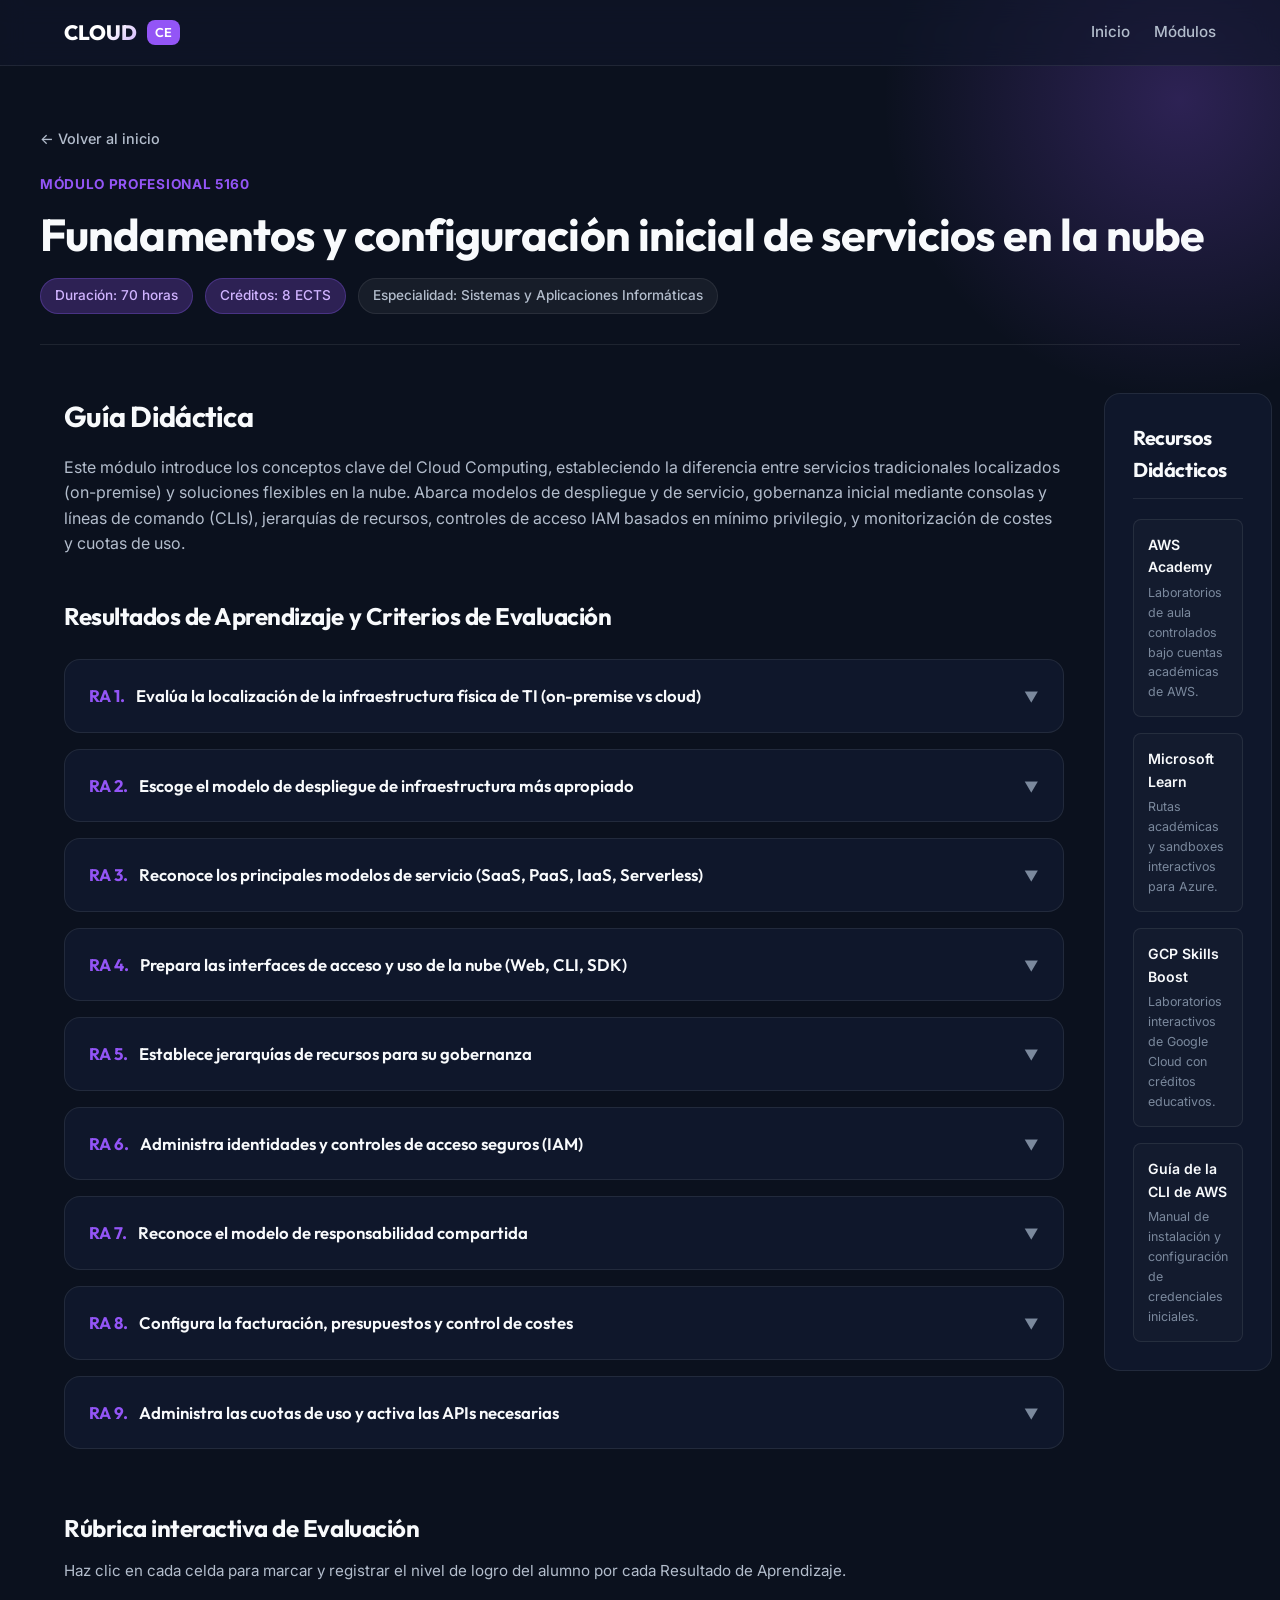
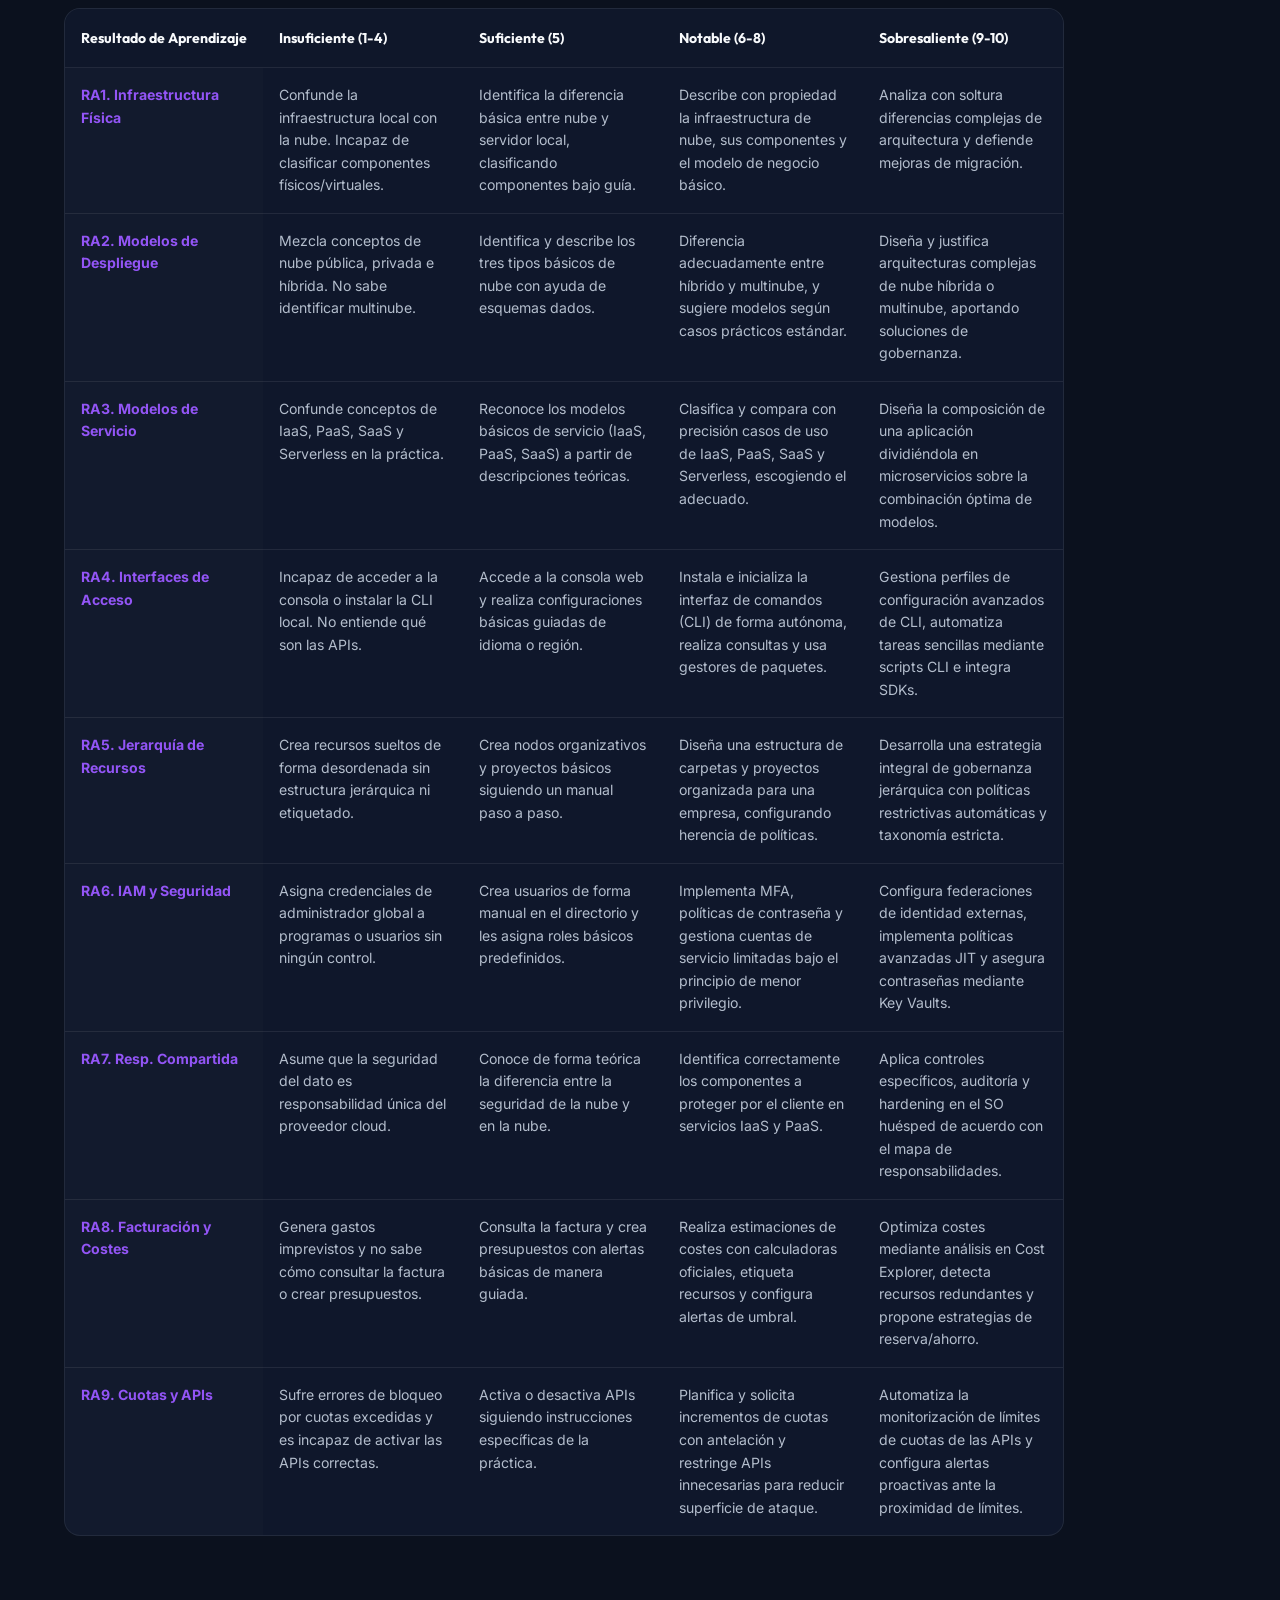
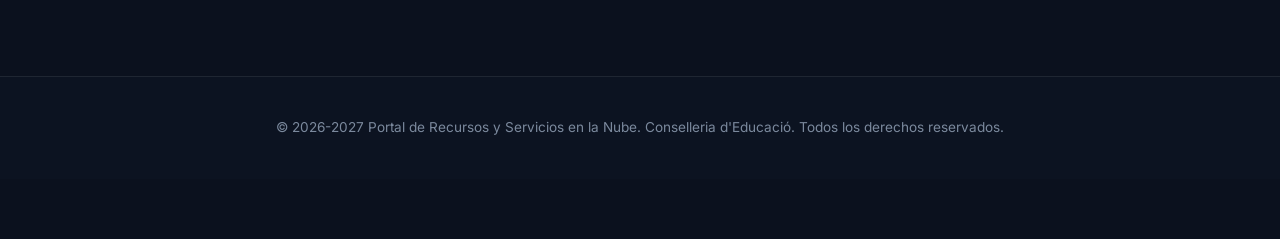
==== modulos/5160.html @ d40d9831 "Diseno y desarrollo del portal web estatico para GitHub Pages" ====
<!DOCTYPE html>
<html lang="es">
<head>
    <meta charset="UTF-8">
    <meta name="viewport" content="width=device-width, initial-scale=1.0">
    <meta name="description" content="Guía didáctica del Módulo 5160: Fundamentos y configuración inicial de servicios en la nube. Curso de especialización de FP.">
    <title>Módulo 5160 - Fundamentos y Configuración Inicial - Especialización FP</title>
    <link rel="stylesheet" href="../styles.css">
</head>
<body>

    <div class="bg-glow"></div>

    <!-- Barra de Navegación -->
    <nav class="navbar">
        <div class="container nav-container">
            <a href="../index.html" class="nav-brand">
                CLOUD<span>CE</span>
            </a>
            <div class="nav-links">
                <a href="../index.html" class="nav-link">Inicio</a>
                <a href="../index.html#modulos" class="nav-link">Módulos</a>
            </div>
        </div>
    </nav>

    <!-- Cabecera de Módulo -->
    <header class="module-header container">
        <a href="../index.html" class="back-link">← Volver al inicio</a>
        <div class="module-code">Módulo Profesional 5160</div>
        <h1 class="module-header-title">Fundamentos y configuración inicial de servicios en la nube</h1>
        <div class="badge-group">
            <span class="badge badge-primary">Duración: 70 horas</span>
            <span class="badge badge-primary">Créditos: 8 ECTS</span>
            <span class="badge">Especialidad: Sistemas y Aplicaciones Informáticas</span>
        </div>
    </header>

    <!-- Layout Detallado -->
    <div class="container detail-layout">
        
        <!-- Contenido Principal -->
        <main>
            <section style="margin-bottom: 40px;">
                <h2 style="font-size: 1.8rem; margin-bottom: 16px; font-family: var(--font-header);">Guía Didáctica</h2>
                <p style="color: var(--text-secondary); margin-bottom: 24px;">Este módulo introduce los conceptos clave del Cloud Computing, estableciendo la diferencia entre servicios tradicionales localizados (on-premise) y soluciones flexibles en la nube. Abarca modelos de despliegue y de servicio, gobernanza inicial mediante consolas y líneas de comando (CLIs), jerarquías de recursos, controles de acceso IAM basados en mínimo privilegio, y monitorización de costes y cuotas de uso.</p>
            </section>

            <!-- Acordeones de RAs y CEs -->
            <section style="margin-bottom: 60px;">
                <h2 style="font-size: 1.5rem; margin-bottom: 24px; font-family: var(--font-header);">Resultados de Aprendizaje y Criterios de Evaluación</h2>
                <div class="ra-list">
                    
                    <!-- RA 1 -->
                    <div class="ra-item">
                        <button class="ra-trigger">
                            <span class="ra-title"><strong>RA 1.</strong> Evalúa la localización de la infraestructura física de TI (on-premise vs cloud)</span>
                            <span class="ra-icon">▼</span>
                        </button>
                        <div class="ra-content">
                            <div class="ra-inner">
                                <h4 class="ce-title">Criterios de Evaluación:</h4>
                                <ul class="ce-list">
                                    <li class="ce-item"><span class="ce-bullet">a)</span> Se ha definido el concepto de infraestructura de nube frente a local.</li>
                                    <li class="ce-item"><span class="ce-bullet">b)</span> Se ha descrito el funcionamiento e implicación en el modelo de negocio.</li>
                                    <li class="ce-item"><span class="ce-bullet">c)</span> Se han analizado los beneficios de la nube con respecto a on-premise.</li>
                                    <li class="ce-item"><span class="ce-bullet">d)</span> Se ha diferenciado entre infraestructura y arquitectura de nube.</li>
                                    <li class="ce-item"><span class="ce-bullet">e)</span> Se han determinado los componentes hardware/software del aprovisionamiento virtual.</li>
                                    <li class="ce-item"><span class="ce-bullet">f)</span> Se han especificado servidores, almacenamiento, redes y software de hipervisión.</li>
                                </ul>
                            </div>
                        </div>
                    </div>

                    <!-- RA 2 -->
                    <div class="ra-item">
                        <button class="ra-trigger">
                            <span class="ra-title"><strong>RA 2.</strong> Escoge el modelo de despliegue de infraestructura más apropiado</span>
                            <span class="ra-icon">▼</span>
                        </button>
                        <div class="ra-content">
                            <div class="ra-inner">
                                <h4 class="ce-title">Criterios de Evaluación:</h4>
                                <ul class="ce-list">
                                    <li class="ce-item"><span class="ce-bullet">a)</span> Se ha descrito y esquematizado el modelo de nube pública.</li>
                                    <li class="ce-item"><span class="ce-bullet">b)</span> Se ha descrito y esquematizado el modelo de nube privada.</li>
                                    <li class="ce-item"><span class="ce-bullet">c)</span> Se ha descrito y esquematizado el modelo de nube híbrida.</li>
                                    <li class="ce-item"><span class="ce-bullet">d)</span> Se ha valorado la mejor configuración según las necesidades organizativas.</li>
                                    <li class="ce-item"><span class="ce-bullet">e)</span> Se ha diferenciado entre nube híbrida y entornos multinube.</li>
                                    <li class="ce-item"><span class="ce-bullet">f)</span> Se han analizado las necesidades de gobernanza en entornos híbridos y multinube.</li>
                                </ul>
                            </div>
                        </div>
                    </div>

                    <!-- RA 3 -->
                    <div class="ra-item">
                        <button class="ra-trigger">
                            <span class="ra-title"><strong>RA 3.</strong> Reconoce los principales modelos de servicio (SaaS, PaaS, IaaS, Serverless)</span>
                            <span class="ra-icon">▼</span>
                        </button>
                        <div class="ra-content">
                            <div class="ra-inner">
                                <h4 class="ce-title">Criterios de Evaluación:</h4>
                                <ul class="ce-list">
                                    <li class="ce-item"><span class="ce-bullet">a)</span> Se ha detallado el modelo Software as a Service (SaaS).</li>
                                    <li class="ce-item"><span class="ce-bullet">b)</span> Se ha detallado el modelo Platform as a Service (PaaS).</li>
                                    <li class="ce-item"><span class="ce-bullet">c)</span> Se ha detallado el modelo Infrastructure as a Service (IaaS).</li>
                                    <li class="ce-item"><span class="ce-bullet">d)</span> Se ha detallado el modelo de arquitectura sin servidor (Serverless).</li>
                                    <li class="ce-item"><span class="ce-bullet">e)</span> Se han comparado los modelos, definiendo el alcance de control del cliente.</li>
                                </ul>
                            </div>
                        </div>
                    </div>

                    <!-- RA 4 -->
                    <div class="ra-item">
                        <button class="ra-trigger">
                            <span class="ra-title"><strong>RA 4.</strong> Prepara las interfaces de acceso y uso de la nube (Web, CLI, SDK)</span>
                            <span class="ra-icon">▼</span>
                        </button>
                        <div class="ra-content">
                            <div class="ra-inner">
                                <h4 class="ce-title">Criterios de Evaluación:</h4>
                                <ul class="ce-list">
                                    <li class="ce-item"><span class="ce-bullet">a)</span> Se han efectuado conexiones autenticadas a la interfaz gráfica web.</li>
                                    <li class="ce-item"><span class="ce-bullet">b)</span> Se han configurado idiomas, aspectos y preferencias en la consola.</li>
                                    <li class="ce-item"><span class="ce-bullet">c)</span> Se han instalado y autenticado interfaces de línea de comandos (CLI) en local o servidor.</li>
                                    <li class="ce-item"><span class="ce-bullet">d)</span> Se han administrado las configuraciones y perfiles a través de la CLI.</li>
                                    <li class="ce-item"><span class="ce-bullet">e)</span> Se han descargado e integrado las librerías cliente (SDK) mediante gestores de dependencias.</li>
                                </ul>
                            </div>
                        </div>
                    </div>

                    <!-- RA 5 -->
                    <div class="ra-item">
                        <button class="ra-trigger">
                            <span class="ra-title"><strong>RA 5.</strong> Establece jerarquías de recursos para su gobernanza</span>
                            <span class="ra-icon">▼</span>
                        </button>
                        <div class="ra-content">
                            <div class="ra-inner">
                                <h4 class="ce-title">Criterios de Evaluación:</h4>
                                <ul class="ce-list">
                                    <li class="ce-item"><span class="ce-bullet">a)</span> Se han creado nodos raíz de organización de la entidad empresarial.</li>
                                    <li class="ce-item"><span class="ce-bullet">b)</span> Se han creado niveles intermedios de agrupación (carpetas) y aplicado políticas.</li>
                                    <li class="ce-item"><span class="ce-bullet">c)</span> Se han creado contenedores de recursos (proyectos/suscripciones) con sus restricciones.</li>
                                    <li class="ce-item"><span class="ce-bullet">d)</span> Se han implementado políticas comunes (etiquetado obligado, bloqueo de regiones).</li>
                                    <li class="ce-item"><span class="ce-bullet">e)</span> Se ha configurado la herencia automática de directivas para facilitar el control global.</li>
                                </ul>
                            </div>
                        </div>
                    </div>

                    <!-- RA 6 -->
                    <div class="ra-item">
                        <button class="ra-trigger">
                            <span class="ra-title"><strong>RA 6.</strong> Administra identidades y controles de acceso seguros (IAM)</span>
                            <span class="ra-icon">▼</span>
                        </button>
                        <div class="ra-content">
                            <div class="ra-inner">
                                <h4 class="ce-title">Criterios de Evaluación:</h4>
                                <ul class="ce-list">
                                    <li class="ce-item"><span class="ce-bullet">a)</span> Se han definido los objetivos y componentes clave de IAM.</li>
                                    <li class="ce-item"><span class="ce-bullet">b)</span> Se han creado identidades de usuarios y grupos con sus accesos.</li>
                                    <li class="ce-item"><span class="ce-bullet">c)</span> Se han sincronizado o federado identidades con directorios externos locales.</li>
                                    <li class="ce-item"><span class="ce-bullet">d)</span> Se han activado políticas de complejidad de contraseñas y doble factor (MFA).</li>
                                    <li class="ce-item"><span class="ce-bullet">e)</span> Se han creado cuentas de servicio efímeras siguiendo el principio JIT (Just in Time).</li>
                                    <li class="ce-item"><span class="ce-bullet">f)</span> Se han diseñado roles personalizados cuando los predefinidos eran insuficientes.</li>
                                    <li class="ce-item"><span class="ce-bullet">g)</span> Se han otorgado permisos siguiendo los principios de menor privilegio y continuidad.</li>
                                    <li class="ce-item"><span class="ce-bullet">h)</span> Se han verificado las directivas de seguridad resultantes.</li>
                                    <li class="ce-item"><span class="ce-bullet">i)</span> Se han almacenado secretos y claves en bóvedas seguras (Vaults / Secrets Managers).</li>
                                </ul>
                            </div>
                        </div>
                    </div>

                    <!-- RA 7 -->
                    <div class="ra-item">
                        <button class="ra-trigger">
                            <span class="ra-title"><strong>RA 7.</strong> Reconoce el modelo de responsabilidad compartida</span>
                            <span class="ra-icon">▼</span>
                        </button>
                        <div class="ra-content">
                            <div class="ra-inner">
                                <h4 class="ce-title">Criterios de Evaluación:</h4>
                                <ul class="ce-list">
                                    <li class="ce-item"><span class="ce-bullet">a)</span> Se ha diferenciado entre la seguridad "de la nube" y "en la nube".</li>
                                    <li class="ce-item"><span class="ce-bullet">b)</span> Se ha identificado el alcance de protección física e infraestructura del proveedor.</li>
                                    <li class="ce-item"><span class="ce-bullet">c)</span> Se han definido las responsabilidades del cliente (parches SO, firewall, datos, IAM).</li>
                                    <li class="ce-item"><span class="ce-bullet">d)</span> Se han analizado los factores que alteran la responsabilidad en cada caso.</li>
                                    <li class="ce-item"><span class="ce-bullet">e)</span> Se han determinado controles heredados, compartidos y propios de la organización.</li>
                                </ul>
                            </div>
                        </div>
                    </div>

                    <!-- RA 8 -->
                    <div class="ra-item">
                        <button class="ra-trigger">
                            <span class="ra-title"><strong>RA 8.</strong> Configura la facturación, presupuestos y control de costes</span>
                            <span class="ra-icon">▼</span>
                        </button>
                        <div class="ra-content">
                            <div class="ra-inner">
                                <h4 class="ce-title">Criterios de Evaluación:</h4>
                                <ul class="ce-list">
                                    <li class="ce-item"><span class="ce-bullet">a)</span> Se han clasificado etiquetas (tags) para auditoría de centros de coste.</li>
                                    <li class="ce-item"><span class="ce-bullet">b)</span> Se han creado cuentas de facturación asociadas a métodos de pago oficiales.</li>
                                    <li class="ce-item"><span class="ce-bullet">c)</span> Se han utilizado calculadoras web oficiales para estimaciones iniciales.</li>
                                    <li class="ce-item"><span class="ce-bullet">d)</span> Se han previsto gastos según cargas proyectadas.</li>
                                    <li class="ce-item"><span class="ce-bullet">e)</span> Se han configurado alertas de presupuesto (Budgets) con notificaciones y acciones.</li>
                                    <li class="ce-item"><span class="ce-bullet">f)</span> Se han evaluado los costes diarios y mensuales en consolas de análisis (Cost Explorer).</li>
                                </ul>
                            </div>
                        </div>
                    </div>

                    <!-- RA 9 -->
                    <div class="ra-item">
                        <button class="ra-trigger">
                            <span class="ra-title"><strong>RA 9.</strong> Administra las cuotas de uso y activa las APIs necesarias</span>
                            <span class="ra-icon">▼</span>
                        </button>
                        <div class="ra-content">
                            <div class="ra-inner">
                                <h4 class="ce-title">Criterios de Evaluación:</h4>
                                <ul class="ce-list">
                                    <li class="ce-item"><span class="ce-bullet">a)</span> Se han planificado las cuotas requeridas previas al despliegue.</li>
                                    <li class="ce-item"><span class="ce-bullet">b)</span> Se han respetado los límites predeterminados por el fabricante.</li>
                                    <li class="ce-item"><span class="ce-bullet">c)</span> Se han configurado límites específicos en las APIs consumidas.</li>
                                    <li class="ce-item"><span class="ce-bullet">d)</span> Se han solicitado incrementos o liberaciones de cuota al proveedor.</li>
                                    <li class="ce-item"><span class="ce-bullet">e)</span> Se han activado exclusivamente las APIs de servicio requeridas para ciberseguridad.</li>
                                </ul>
                            </div>
                        </div>
                    </div>

                </div>
            </section>

            <!-- Rúbrica Interactiva -->
            <section class="rubric-section">
                <h2 style="font-size: 1.5rem; margin-bottom: 12px; font-family: var(--font-header);">Rúbrica interactiva de Evaluación</h2>
                <p class="rubric-intro">Haz clic en cada celda para marcar y registrar el nivel de logro del alumno por cada Resultado de Aprendizaje.</p>
                
                <div class="rubric-table-wrapper">
                    <table class="rubric-table">
                        <thead>
                            <tr>
                                <th>Resultado de Aprendizaje</th>
                                <th>Insuficiente (1-4)</th>
                                <th>Suficiente (5)</th>
                                <th>Notable (6-8)</th>
                                <th>Sobresaliente (9-10)</th>
                            </tr>
                        </thead>
                        <tbody>
                            <tr>
                                <td class="ra-cell">RA1. Infraestructura Física</td>
                                <td class="level-cell">Confunde la infraestructura local con la nube. Incapaz de clasificar componentes físicos/virtuales.</td>
                                <td class="level-cell">Identifica la diferencia básica entre nube y servidor local, clasificando componentes bajo guía.</td>
                                <td class="level-cell">Describe con propiedad la infraestructura de nube, sus componentes y el modelo de negocio básico.</td>
                                <td class="level-cell">Analiza con soltura diferencias complejas de arquitectura y defiende mejoras de migración.</td>
                            </tr>
                            <tr>
                                <td class="ra-cell">RA2. Modelos de Despliegue</td>
                                <td class="level-cell">Mezcla conceptos de nube pública, privada e híbrida. No sabe identificar multinube.</td>
                                <td class="level-cell">Identifica y describe los tres tipos básicos de nube con ayuda de esquemas dados.</td>
                                <td class="level-cell">Diferencia adecuadamente entre híbrido y multinube, y sugiere modelos según casos prácticos estándar.</td>
                                <td class="level-cell">Diseña y justifica arquitecturas complejas de nube híbrida o multinube, aportando soluciones de gobernanza.</td>
                            </tr>
                            <tr>
                                <td class="ra-cell">RA3. Modelos de Servicio</td>
                                <td class="level-cell">Confunde conceptos de IaaS, PaaS, SaaS y Serverless en la práctica.</td>
                                <td class="level-cell">Reconoce los modelos básicos de servicio (IaaS, PaaS, SaaS) a partir de descripciones teóricas.</td>
                                <td class="level-cell">Clasifica y compara con precisión casos de uso de IaaS, PaaS, SaaS y Serverless, escogiendo el adecuado.</td>
                                <td class="level-cell">Diseña la composición de una aplicación dividiéndola en microservicios sobre la combinación óptima de modelos.</td>
                            </tr>
                            <tr>
                                <td class="ra-cell">RA4. Interfaces de Acceso</td>
                                <td class="level-cell">Incapaz de acceder a la consola o instalar la CLI local. No entiende qué son las APIs.</td>
                                <td class="level-cell">Accede a la consola web y realiza configuraciones básicas guiadas de idioma o región.</td>
                                <td class="level-cell">Instala e inicializa la interfaz de comandos (CLI) de forma autónoma, realiza consultas y usa gestores de paquetes.</td>
                                <td class="level-cell">Gestiona perfiles de configuración avanzados de CLI, automatiza tareas sencillas mediante scripts CLI e integra SDKs.</td>
                            </tr>
                            <tr>
                                <td class="ra-cell">RA5. Jerarquía de Recursos</td>
                                <td class="level-cell">Crea recursos sueltos de forma desordenada sin estructura jerárquica ni etiquetado.</td>
                                <td class="level-cell">Crea nodos organizativos y proyectos básicos siguiendo un manual paso a paso.</td>
                                <td class="level-cell">Diseña una estructura de carpetas y proyectos organizada para una empresa, configurando herencia de políticas.</td>
                                <td class="level-cell">Desarrolla una estrategia integral de gobernanza jerárquica con políticas restrictivas automáticas y taxonomía estricta.</td>
                            </tr>
                            <tr>
                                <td class="ra-cell">RA6. IAM y Seguridad</td>
                                <td class="level-cell">Asigna credenciales de administrador global a programas o usuarios sin ningún control.</td>
                                <td class="level-cell">Crea usuarios de forma manual en el directorio y les asigna roles básicos predefinidos.</td>
                                <td class="level-cell">Implementa MFA, políticas de contraseña y gestiona cuentas de servicio limitadas bajo el principio de menor privilegio.</td>
                                <td class="level-cell">Configura federaciones de identidad externas, implementa políticas avanzadas JIT y asegura contraseñas mediante Key Vaults.</td>
                            </tr>
                            <tr>
                                <td class="ra-cell">RA7. Resp. Compartida</td>
                                <td class="level-cell">Asume que la seguridad del dato es responsabilidad única del proveedor cloud.</td>
                                <td class="level-cell">Conoce de forma teórica la diferencia entre la seguridad de la nube y en la nube.</td>
                                <td class="level-cell">Identifica correctamente los componentes a proteger por el cliente en servicios IaaS y PaaS.</td>
                                <td class="level-cell">Aplica controles específicos, auditoría y hardening en el SO huésped de acuerdo con el mapa de responsabilidades.</td>
                            </tr>
                            <tr>
                                <td class="ra-cell">RA8. Facturación y Costes</td>
                                <td class="level-cell">Genera gastos imprevistos y no sabe cómo consultar la factura o crear presupuestos.</td>
                                <td class="level-cell">Consulta la factura y crea presupuestos con alertas básicas de manera guiada.</td>
                                <td class="level-cell">Realiza estimaciones de costes con calculadoras oficiales, etiqueta recursos y configura alertas de umbral.</td>
                                <td class="level-cell">Optimiza costes mediante análisis en Cost Explorer, detecta recursos redundantes y propone estrategias de reserva/ahorro.</td>
                            </tr>
                            <tr>
                                <td class="ra-cell">RA9. Cuotas y APIs</td>
                                <td class="level-cell">Sufre errores de bloqueo por cuotas excedidas y es incapaz de activar las APIs correctas.</td>
                                <td class="level-cell">Activa o desactiva APIs siguiendo instrucciones específicas de la práctica.</td>
                                <td class="level-cell">Planifica y solicita incrementos de cuotas con antelación y restringe APIs innecesarias para reducir superficie de ataque.</td>
                                <td class="level-cell">Automatiza la monitorización de límites de cuotas de las APIs y configura alertas proactivas ante la proximidad de límites.</td>
                            </tr>
                        </tbody>
                    </table>
                </div>
            </section>
        </main>

        <!-- Barra Lateral con Recursos -->
        <aside>
            <div class="sidebar-panel">
                <h3 class="sidebar-title">Recursos Didácticos</h3>
                <ul class="resource-list">
                    <li class="resource-item">
                        <a href="https://aws.amazon.com/es/education/aws-academy/" target="_blank" rel="noopener">
                            <div class="resource-name">AWS Academy</div>
                            <div class="resource-desc">Laboratorios de aula controlados bajo cuentas académicas de AWS.</div>
                        </a>
                    </li>
                    <li class="resource-item">
                        <a href="https://learn.microsoft.com/es-es/training/educator-center/" target="_blank" rel="noopener">
                            <div class="resource-name">Microsoft Learn</div>
                            <div class="resource-desc">Rutas académicas y sandboxes interactivos para Azure.</div>
                        </a>
                    </li>
                    <li class="resource-item">
                        <a href="https://www.cloudskillsboost.google/" target="_blank" rel="noopener">
                            <div class="resource-name">GCP Skills Boost</div>
                            <div class="resource-desc">Laboratorios interactivos de Google Cloud con créditos educativos.</div>
                        </a>
                    </li>
                    <li class="resource-item">
                        <a href="https://docs.aws.amazon.com/es_es/cli/latest/userguide/" target="_blank" rel="noopener">
                            <div class="resource-name">Guía de la CLI de AWS</div>
                            <div class="resource-desc">Manual de instalación y configuración de credenciales iniciales.</div>
                        </a>
                    </li>
                </ul>
            </div>
        </aside>

    </div>

    <!-- Footer -->
    <footer class="footer">
        <div class="container">
            <p>© 2026-2027 Portal de Recursos y Servicios en la Nube. Conselleria d'Educació. Todos los derechos reservados.</p>
        </div>
    </footer>

    <script src="../app.js"></script>
</body>
</html>
---- styles.css ----
@import url('https://fonts.googleapis.com/css2?family=Inter:wght@300;400;500;600;700&family=Outfit:wght@400;500;600;700;800&display=swap');

/* variables del sistema de diseño */
:root {
    --bg-main: hsl(222, 47%, 8%);
    --bg-card: hsla(222, 47%, 14%, 0.6);
    --bg-card-hover: hsla(222, 47%, 18%, 0.85);
    --border-color: rgba(255, 255, 255, 0.08);
    --border-color-hover: rgba(139, 92, 246, 0.4);
    
    --text-primary: hsl(210, 40%, 98%);
    --text-secondary: hsl(215, 20%, 75%);
    --text-muted: hsl(215, 15%, 55%);
    
    --primary: hsl(263, 90%, 65%);
    --primary-glow: hsla(263, 90%, 65%, 0.25);
    --secondary: hsl(199, 89%, 48%);
    --accent: hsl(142, 70%, 50%);
    --accent-glow: hsla(142, 70%, 50%, 0.15);
    
    --font-header: 'Outfit', sans-serif;
    --font-body: 'Inter', sans-serif;
    
    --shadow-sm: 0 4px 6px -1px rgba(0, 0, 0, 0.1), 0 2px 4px -1px rgba(0, 0, 0, 0.06);
    --shadow-lg: 0 10px 15px -3px rgba(0, 0, 0, 0.3), 0 4px 6px -2px rgba(0, 0, 0, 0.05);
    --shadow-glow: 0 0 20px 0px hsla(263, 90%, 65%, 0.15);
    
    --radius-sm: 8px;
    --radius-md: 16px;
    --radius-lg: 24px;
}

/* Reseteo general */
* {
    margin: 0;
    padding: 0;
    box-sizing: border-box;
}

body {
    background-color: var(--bg-main);
    color: var(--text-primary);
    font-family: var(--font-body);
    line-height: 1.6;
    overflow-x: hidden;
    padding-bottom: 60px;
}

/* Fondo decorativo con gradientes */
.bg-glow {
    position: absolute;
    width: 600px;
    height: 600px;
    background: radial-gradient(circle, var(--primary-glow) 0%, rgba(0,0,0,0) 70%);
    top: -200px;
    right: -200px;
    z-index: -1;
    pointer-events: none;
}

.bg-glow-2 {
    position: absolute;
    width: 500px;
    height: 500px;
    background: radial-gradient(circle, hsla(199, 89%, 48%, 0.12) 0%, rgba(0,0,0,0) 70%);
    bottom: 20%;
    left: -200px;
    z-index: -1;
    pointer-events: none;
}

/* Estructura y Contenedores */
.container {
    max-width: 1200px;
    margin: 0 auto;
    padding: 0 24px;
}

/* Encabezados y Tipografía */
h1, h2, h3, h4, h5 {
    font-family: var(--font-header);
    font-weight: 700;
    letter-spacing: -0.02em;
}

a {
    color: inherit;
    text-decoration: none;
}

/* Barra de Navegación */
.navbar {
    backdrop-filter: blur(12px);
    -webkit-backdrop-filter: blur(12px);
    background-color: rgba(15, 23, 42, 0.6);
    border-bottom: 1px solid var(--border-color);
    position: sticky;
    top: 0;
    z-index: 100;
    padding: 16px 0;
}

.nav-container {
    display: flex;
    justify-content: space-between;
    align-items: center;
}

.nav-brand {
    font-family: var(--font-header);
    font-weight: 800;
    font-size: 1.3rem;
    display: flex;
    align-items: center;
    gap: 10px;
    background: linear-gradient(135deg, #fff 40%, var(--primary) 100%);
    -webkit-background-clip: text;
    -webkit-text-fill-color: transparent;
}

.nav-brand span {
    background: var(--primary);
    -webkit-text-fill-color: #fff;
    padding: 2px 8px;
    border-radius: var(--radius-sm);
    font-size: 0.8rem;
    font-weight: 600;
}

.nav-links {
    display: flex;
    gap: 24px;
}

.nav-link {
    color: var(--text-secondary);
    font-weight: 500;
    font-size: 0.95rem;
    transition: color 0.2s ease;
}

.nav-link:hover {
    color: var(--text-primary);
}

.btn-primary {
    background: linear-gradient(135deg, var(--primary) 0%, hsl(263, 80%, 55%) 100%);
    color: #fff;
    padding: 10px 20px;
    border-radius: var(--radius-sm);
    font-weight: 600;
    font-size: 0.9rem;
    border: none;
    cursor: pointer;
    box-shadow: 0 4px 12px rgba(139, 92, 246, 0.3);
    transition: transform 0.2s ease, box-shadow 0.2s ease;
}

.btn-primary:hover {
    transform: translateY(-2px);
    box-shadow: 0 6px 16px rgba(139, 92, 246, 0.45);
}

/* Sección Héroe (Landing) */
.hero {
    padding: 80px 0 40px 0;
    text-align: center;
    position: relative;
}

.hero-tag {
    background-color: var(--primary-glow);
    color: hsl(263, 100%, 80%);
    padding: 6px 16px;
    border-radius: 9999px;
    font-size: 0.85rem;
    font-weight: 600;
    letter-spacing: 0.05em;
    text-transform: uppercase;
    display: inline-block;
    margin-bottom: 20px;
}

.hero h1 {
    font-size: 3.5rem;
    line-height: 1.15;
    margin-bottom: 24px;
    background: linear-gradient(135deg, #fff 50%, var(--text-secondary) 100%);
    -webkit-background-clip: text;
    -webkit-text-fill-color: transparent;
}

.hero p {
    font-size: 1.15rem;
    color: var(--text-secondary);
    max-width: 700px;
    margin: 0 auto 36px auto;
}

/* Estadísticas rápidas */
.stats-grid {
    display: grid;
    grid-template-columns: repeat(4, 1fr);
    gap: 20px;
    margin: 40px 0 80px 0;
}

.stat-card {
    background-color: var(--bg-card);
    border: 1px solid var(--border-color);
    border-radius: var(--radius-md);
    padding: 24px;
    text-align: center;
    backdrop-filter: blur(10px);
    -webkit-backdrop-filter: blur(10px);
    transition: border-color 0.25s ease, transform 0.2s ease;
}

.stat-card:hover {
    border-color: var(--border-color-hover);
    transform: translateY(-4px);
}

.stat-value {
    font-size: 2.2rem;
    font-weight: 800;
    color: var(--primary);
    margin-bottom: 4px;
    font-family: var(--font-header);
}

.stat-label {
    font-size: 0.85rem;
    color: var(--text-muted);
    text-transform: uppercase;
    letter-spacing: 0.05em;
    font-weight: 600;
}

/* Sección Módulos (Grid de Tarjetas) */
.section-title {
    font-size: 2rem;
    margin-bottom: 12px;
    position: relative;
    display: inline-block;
}

.section-subtitle {
    color: var(--text-secondary);
    margin-bottom: 40px;
}

.modules-grid {
    display: grid;
    grid-template-columns: repeat(auto-fit, minmax(340px, 1fr));
    gap: 24px;
    margin-bottom: 80px;
}

.module-card {
    background-color: var(--bg-card);
    border: 1px solid var(--border-color);
    border-radius: var(--radius-md);
    padding: 32px;
    display: flex;
    flex-direction: column;
    justify-content: space-between;
    transition: all 0.3s cubic-bezier(0.4, 0, 0.2, 1);
    position: relative;
    overflow: hidden;
}

.module-card::before {
    content: '';
    position: absolute;
    top: 0;
    left: 0;
    width: 4px;
    height: 100%;
    background: var(--primary);
    opacity: 0.8;
}

.module-card:hover {
    background-color: var(--bg-card-hover);
    border-color: var(--border-color-hover);
    transform: translateY(-8px);
    box-shadow: var(--shadow-glow), var(--shadow-lg);
}

.module-code {
    font-size: 0.85rem;
    color: var(--primary);
    font-weight: 700;
    text-transform: uppercase;
    letter-spacing: 0.05em;
    margin-bottom: 12px;
}

.module-title {
    font-size: 1.35rem;
    line-height: 1.3;
    margin-bottom: 16px;
    font-weight: 700;
}

.module-description {
    color: var(--text-secondary);
    font-size: 0.9rem;
    margin-bottom: 24px;
    flex-grow: 1;
}

.module-meta {
    display: flex;
    gap: 16px;
    border-top: 1px solid var(--border-color);
    padding-top: 16px;
    margin-bottom: 20px;
}

.meta-item {
    font-size: 0.8rem;
    color: var(--text-muted);
    font-weight: 500;
}

.meta-item strong {
    color: var(--text-primary);
}

.module-link {
    display: inline-flex;
    align-items: center;
    gap: 8px;
    color: var(--primary);
    font-weight: 600;
    font-size: 0.9rem;
    transition: gap 0.2s ease;
}

.module-card:hover .module-link {
    gap: 12px;
}

/* Sección Perfil y Salidas */
.profile-section {
    background-color: var(--bg-card);
    border: 1px solid var(--border-color);
    border-radius: var(--radius-lg);
    padding: 48px;
    margin-bottom: 80px;
    backdrop-filter: blur(10px);
}

.profile-grid {
    display: grid;
    grid-template-columns: 1.2fr 1fr;
    gap: 48px;
    align-items: center;
}

.profile-content h2 {
    font-size: 2.2rem;
    margin-bottom: 20px;
}

.profile-content p {
    color: var(--text-secondary);
    margin-bottom: 24px;
}

.profile-list {
    display: grid;
    grid-template-columns: 1fr 1fr;
    gap: 16px;
}

.profile-item {
    display: flex;
    align-items: center;
    gap: 12px;
    background-color: rgba(255, 255, 255, 0.03);
    border: 1px solid var(--border-color);
    padding: 16px;
    border-radius: var(--radius-sm);
    font-size: 0.9rem;
    font-weight: 500;
    transition: background-color 0.2s ease;
}

.profile-item:hover {
    background-color: rgba(255, 255, 255, 0.06);
}

.profile-item::before {
    content: '✦';
    color: var(--primary);
    font-weight: 700;
}

/* Estilos de Páginas de Detalle de Módulo */
.module-header {
    padding: 60px 0 30px 0;
    border-bottom: 1px solid var(--border-color);
    margin-bottom: 48px;
    position: relative;
}

.back-link {
    display: inline-flex;
    align-items: center;
    gap: 8px;
    color: var(--text-secondary);
    font-size: 0.9rem;
    font-weight: 500;
    margin-bottom: 24px;
    transition: color 0.2s ease, transform 0.2s ease;
}

.back-link:hover {
    color: var(--text-primary);
    transform: translateX(-4px);
}

.module-header-title {
    font-size: 2.8rem;
    margin-bottom: 16px;
    line-height: 1.2;
}

.badge-group {
    display: flex;
    gap: 12px;
    flex-wrap: wrap;
    margin-top: 16px;
}

.badge {
    background-color: rgba(255, 255, 255, 0.05);
    border: 1px solid var(--border-color);
    padding: 6px 14px;
    border-radius: 9999px;
    font-size: 0.85rem;
    font-weight: 500;
    color: var(--text-secondary);
}

.badge.badge-primary {
    background-color: var(--primary-glow);
    border-color: rgba(139, 92, 246, 0.3);
    color: hsl(263, 100%, 85%);
}

/* Grid de detalles del módulo */
.detail-layout {
    display: grid;
    grid-template-columns: 2.3fr 1fr;
    gap: 40px;
}

/* Acordeón para Resultados de Aprendizaje (RAs) */
.ra-list {
    display: flex;
    flex-direction: column;
    gap: 16px;
    margin-bottom: 48px;
}

.ra-item {
    background-color: var(--bg-card);
    border: 1px solid var(--border-color);
    border-radius: var(--radius-md);
    overflow: hidden;
    transition: border-color 0.25s ease, box-shadow 0.25s ease;
}

.ra-item:hover {
    border-color: rgba(255, 255, 255, 0.15);
}

.ra-item.active {
    border-color: var(--primary);
    box-shadow: 0 0 16px rgba(139, 92, 246, 0.1);
}

.ra-trigger {
    padding: 24px;
    width: 100%;
    text-align: left;
    background: none;
    border: none;
    color: inherit;
    font-family: inherit;
    cursor: pointer;
    display: flex;
    justify-content: space-between;
    align-items: flex-start;
    gap: 20px;
}

.ra-title {
    font-size: 1.05rem;
    font-weight: 600;
    font-family: var(--font-header);
    line-height: 1.4;
}

.ra-title strong {
    color: var(--primary);
    margin-right: 8px;
}

.ra-icon {
    font-size: 0.9rem;
    color: var(--text-muted);
    transition: transform 0.25s ease;
    padding-top: 4px;
}

.ra-item.active .ra-icon {
    transform: rotate(180deg);
    color: var(--primary);
}

.ra-content {
    max-height: 0;
    overflow: hidden;
    transition: max-height 0.3s cubic-bezier(0.4, 0, 0.2, 1);
    background-color: rgba(255, 255, 255, 0.01);
}

.ra-item.active .ra-content {
    max-height: 1500px; /* Suficiente altura */
    border-top: 1px solid var(--border-color);
}

.ra-inner {
    padding: 24px;
}

.ce-title {
    font-size: 0.85rem;
    color: var(--text-muted);
    text-transform: uppercase;
    letter-spacing: 0.05em;
    font-weight: 700;
    margin-bottom: 16px;
}

.ce-list {
    list-style: none;
    display: flex;
    flex-direction: column;
    gap: 12px;
}

.ce-item {
    display: flex;
    gap: 12px;
    font-size: 0.92rem;
    color: var(--text-secondary);
}

.ce-bullet {
    color: var(--primary);
    font-weight: 700;
}

/* Sidebar / Recursos Recomendados */
.sidebar-panel {
    background-color: var(--bg-card);
    border: 1px solid var(--border-color);
    border-radius: var(--radius-md);
    padding: 28px;
    position: sticky;
    top: 100px;
    margin-bottom: 30px;
}

.sidebar-title {
    font-size: 1.25rem;
    margin-bottom: 20px;
    padding-bottom: 12px;
    border-bottom: 1px solid var(--border-color);
}

.resource-list {
    list-style: none;
    display: flex;
    flex-direction: column;
    gap: 16px;
}

.resource-item a {
    display: block;
    padding: 14px;
    border-radius: var(--radius-sm);
    background-color: rgba(255, 255, 255, 0.02);
    border: 1px solid var(--border-color);
    font-size: 0.88rem;
    transition: all 0.2s ease;
}

.resource-item a:hover {
    background-color: rgba(139, 92, 246, 0.05);
    border-color: var(--primary);
    transform: translateX(4px);
}

.resource-name {
    font-weight: 600;
    margin-bottom: 4px;
    color: var(--text-primary);
}

.resource-desc {
    font-size: 0.78rem;
    color: var(--text-muted);
}

/* Rúbrica Interactiva */
.rubric-section {
    margin-top: 60px;
    margin-bottom: 60px;
}

.rubric-intro {
    font-size: 0.95rem;
    color: var(--text-secondary);
    margin-bottom: 24px;
}

.rubric-table-wrapper {
    overflow-x: auto;
    border-radius: var(--radius-md);
    border: 1px solid var(--border-color);
    background-color: var(--bg-card);
}

.rubric-table {
    width: 100%;
    border-collapse: collapse;
    text-align: left;
    font-size: 0.88rem;
}

.rubric-table th {
    background-color: rgba(15, 23, 42, 0.8);
    padding: 18px 16px;
    font-family: var(--font-header);
    font-weight: 700;
    border-bottom: 1px solid var(--border-color);
    color: var(--text-primary);
    white-space: nowrap;
}

.rubric-table td {
    padding: 16px;
    border-bottom: 1px solid var(--border-color);
    vertical-align: top;
    transition: background-color 0.2s ease;
    color: var(--text-secondary);
}

.rubric-table tbody tr:last-child td {
    border-bottom: none;
}

.rubric-table td.ra-cell {
    font-weight: 700;
    color: var(--primary);
    min-width: 180px;
    background-color: rgba(255, 255, 255, 0.01);
}

.rubric-table td.level-cell {
    cursor: pointer;
    min-width: 200px;
}

.rubric-table td.level-cell:hover {
    background-color: rgba(255, 255, 255, 0.03);
}

/* Celda seleccionada de la rúbrica */
.rubric-table td.level-cell.selected {
    background-color: hsla(263, 90%, 65%, 0.12);
    border: 2px solid var(--primary);
    color: #fff;
    box-shadow: inset 0 0 12px rgba(139, 92, 246, 0.1);
}

/* Footer */
.footer {
    border-top: 1px solid var(--border-color);
    padding: 40px 0;
    text-align: center;
    color: var(--text-muted);
    font-size: 0.85rem;
    background-color: rgba(15, 23, 42, 0.3);
    margin-top: 80px;
}

.footer-nav {
    display: flex;
    justify-content: center;
    gap: 20px;
    margin-bottom: 16px;
}

.footer-nav a {
    color: var(--text-secondary);
}

.footer-nav a:hover {
    color: var(--text-primary);
}

/* Transiciones de Carga y Animaciones */
@keyframes fadeInUp {
    from {
        opacity: 0;
        transform: translateY(20px);
    }
    to {
        opacity: 1;
        transform: translateY(0);
    }
}

.animate-fade-in {
    animation: fadeInUp 0.6s cubic-bezier(0.16, 1, 0.3, 1) forwards;
}

/* Adaptación Responsive */
@media (max-width: 992px) {
    .hero h1 {
        font-size: 2.8rem;
    }
    .stats-grid {
        grid-template-columns: repeat(2, 1fr);
    }
    .detail-layout {
        grid-template-columns: 1fr;
    }
    .profile-grid {
        grid-template-columns: 1fr;
        gap: 32px;
    }
    .sidebar-panel {
        position: static;
    }
}

@media (max-width: 600px) {
    .hero h1 {
        font-size: 2rem;
    }
    .stats-grid {
        grid-template-columns: 1fr;
    }
    .nav-links {
        display: none; /* Simplificado para móvil */
    }
    .profile-list {
        grid-template-columns: 1fr;
    }
    .rubric-table th, .rubric-table td {
        padding: 12px;
        font-size: 0.8rem;
    }
}
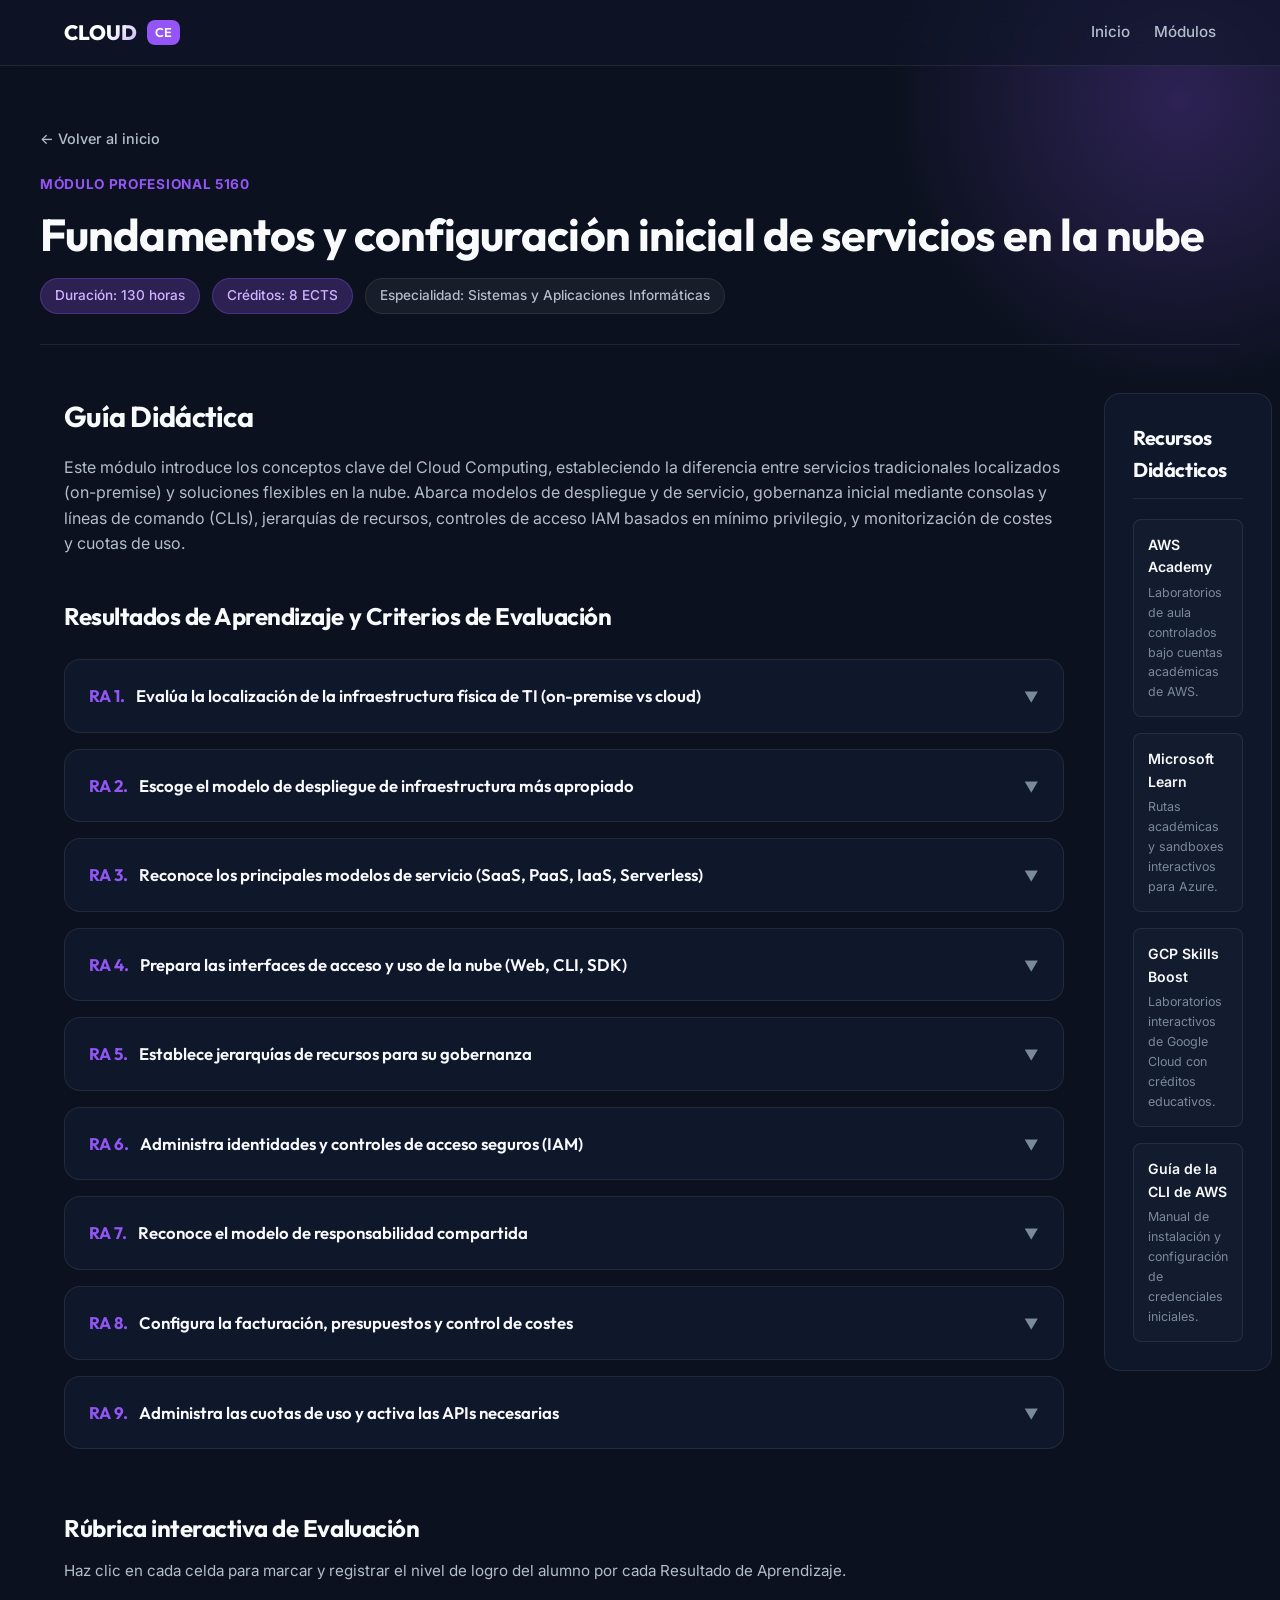
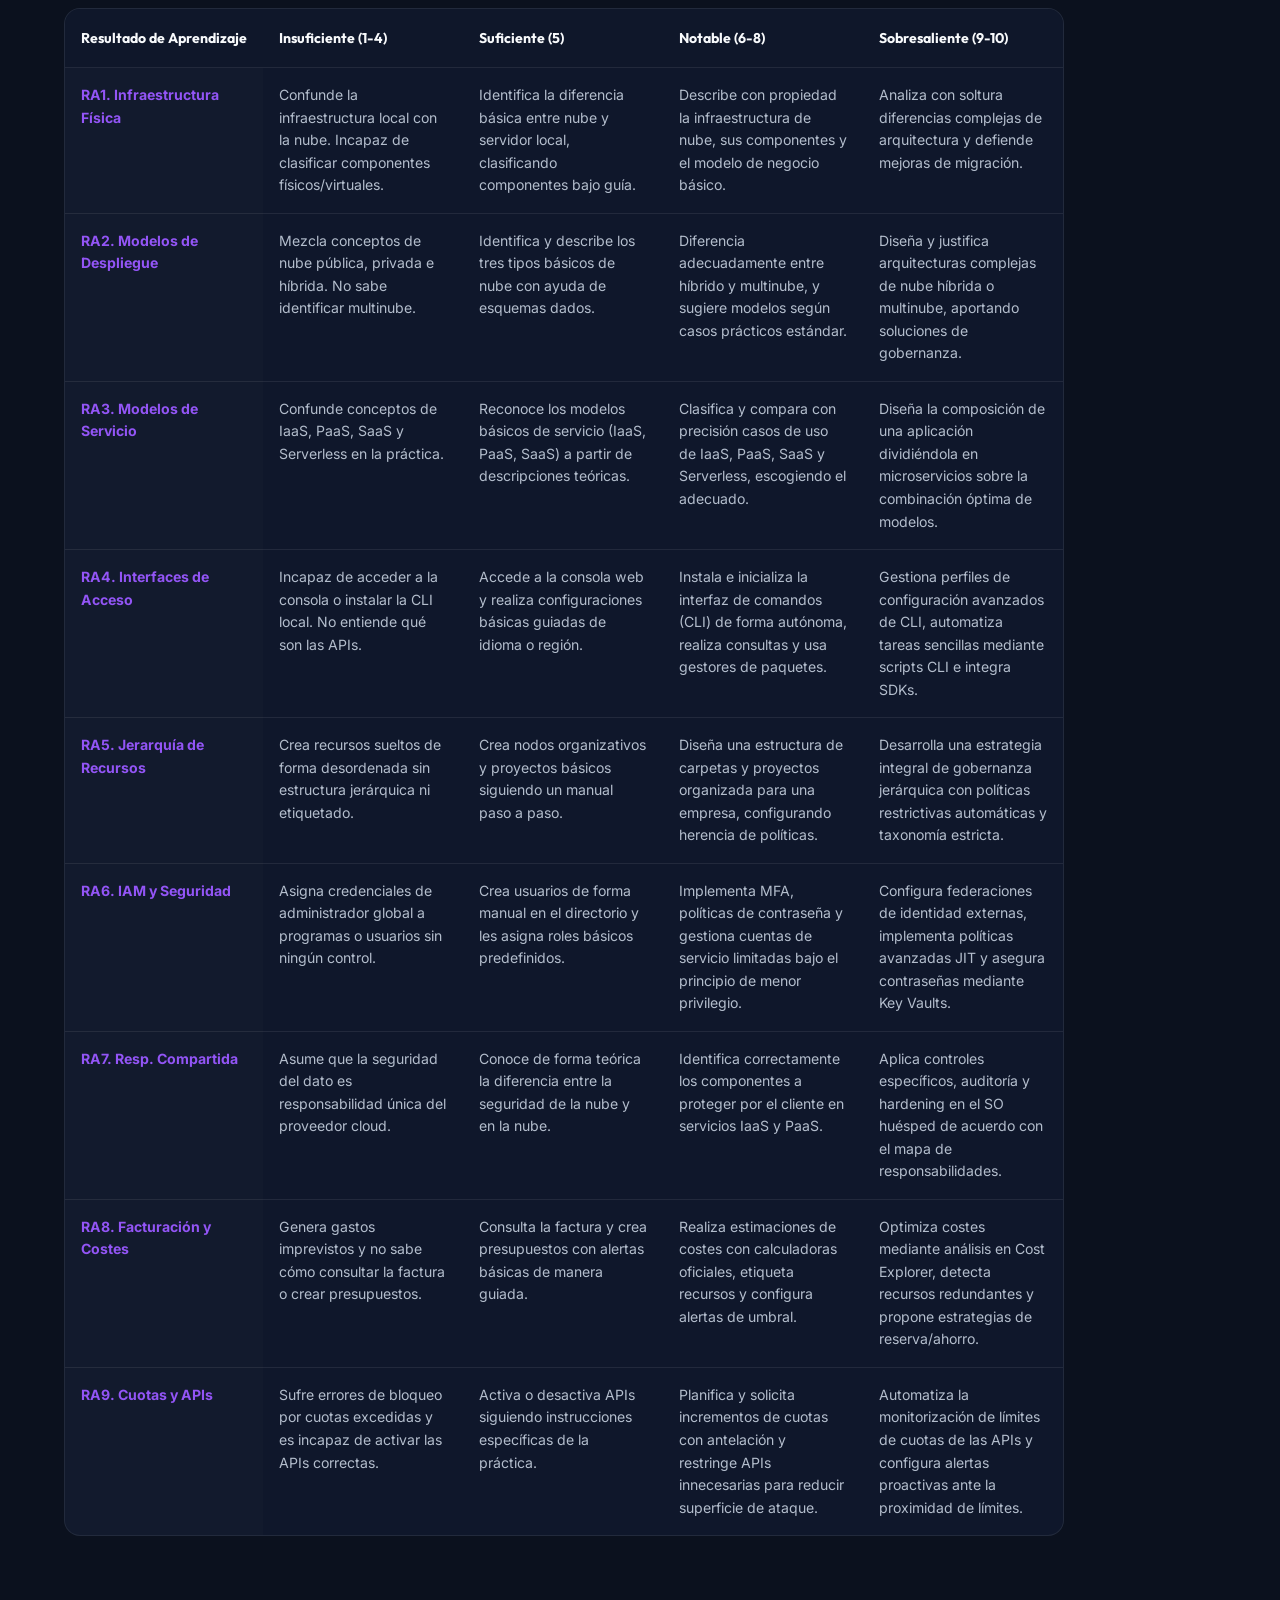
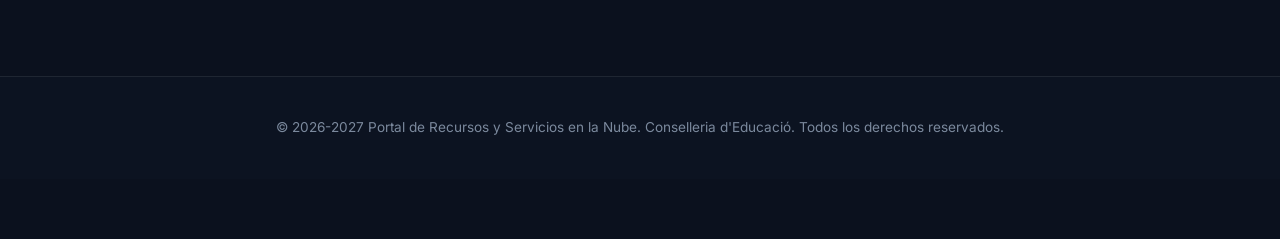
==== commit 8affd316: "Actualizar carga horaria de los modulos para la Comunidad Valenciana (GVA) segun curriculum oficial" ====
--- a/modulos/5160.html
+++ b/modulos/5160.html
@@ -30,7 +30,7 @@
         <div class="module-code">Módulo Profesional 5160</div>
         <h1 class="module-header-title">Fundamentos y configuración inicial de servicios en la nube</h1>
         <div class="badge-group">
-            <span class="badge badge-primary">Duración: 70 horas</span>
+            <span class="badge badge-primary">Duración: 130 horas</span>
             <span class="badge badge-primary">Créditos: 8 ECTS</span>
             <span class="badge">Especialidad: Sistemas y Aplicaciones Informáticas</span>
         </div>
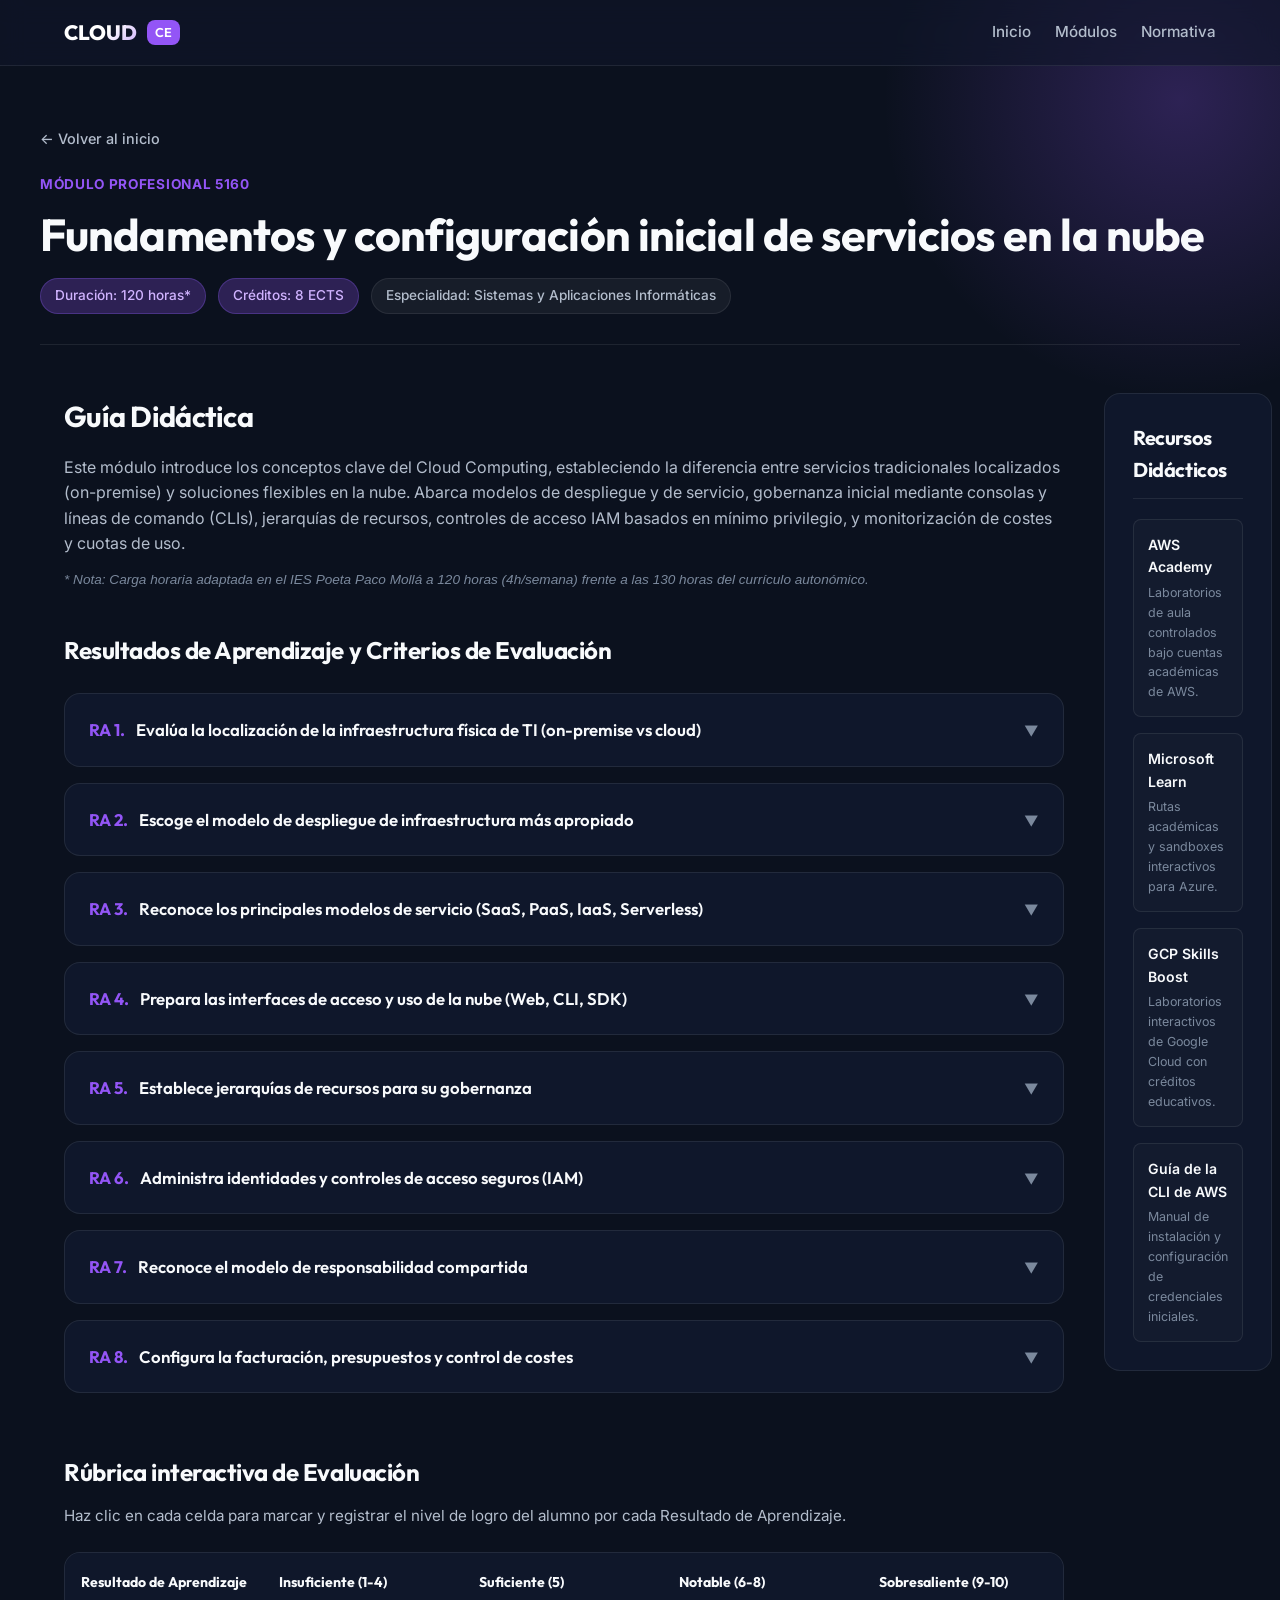
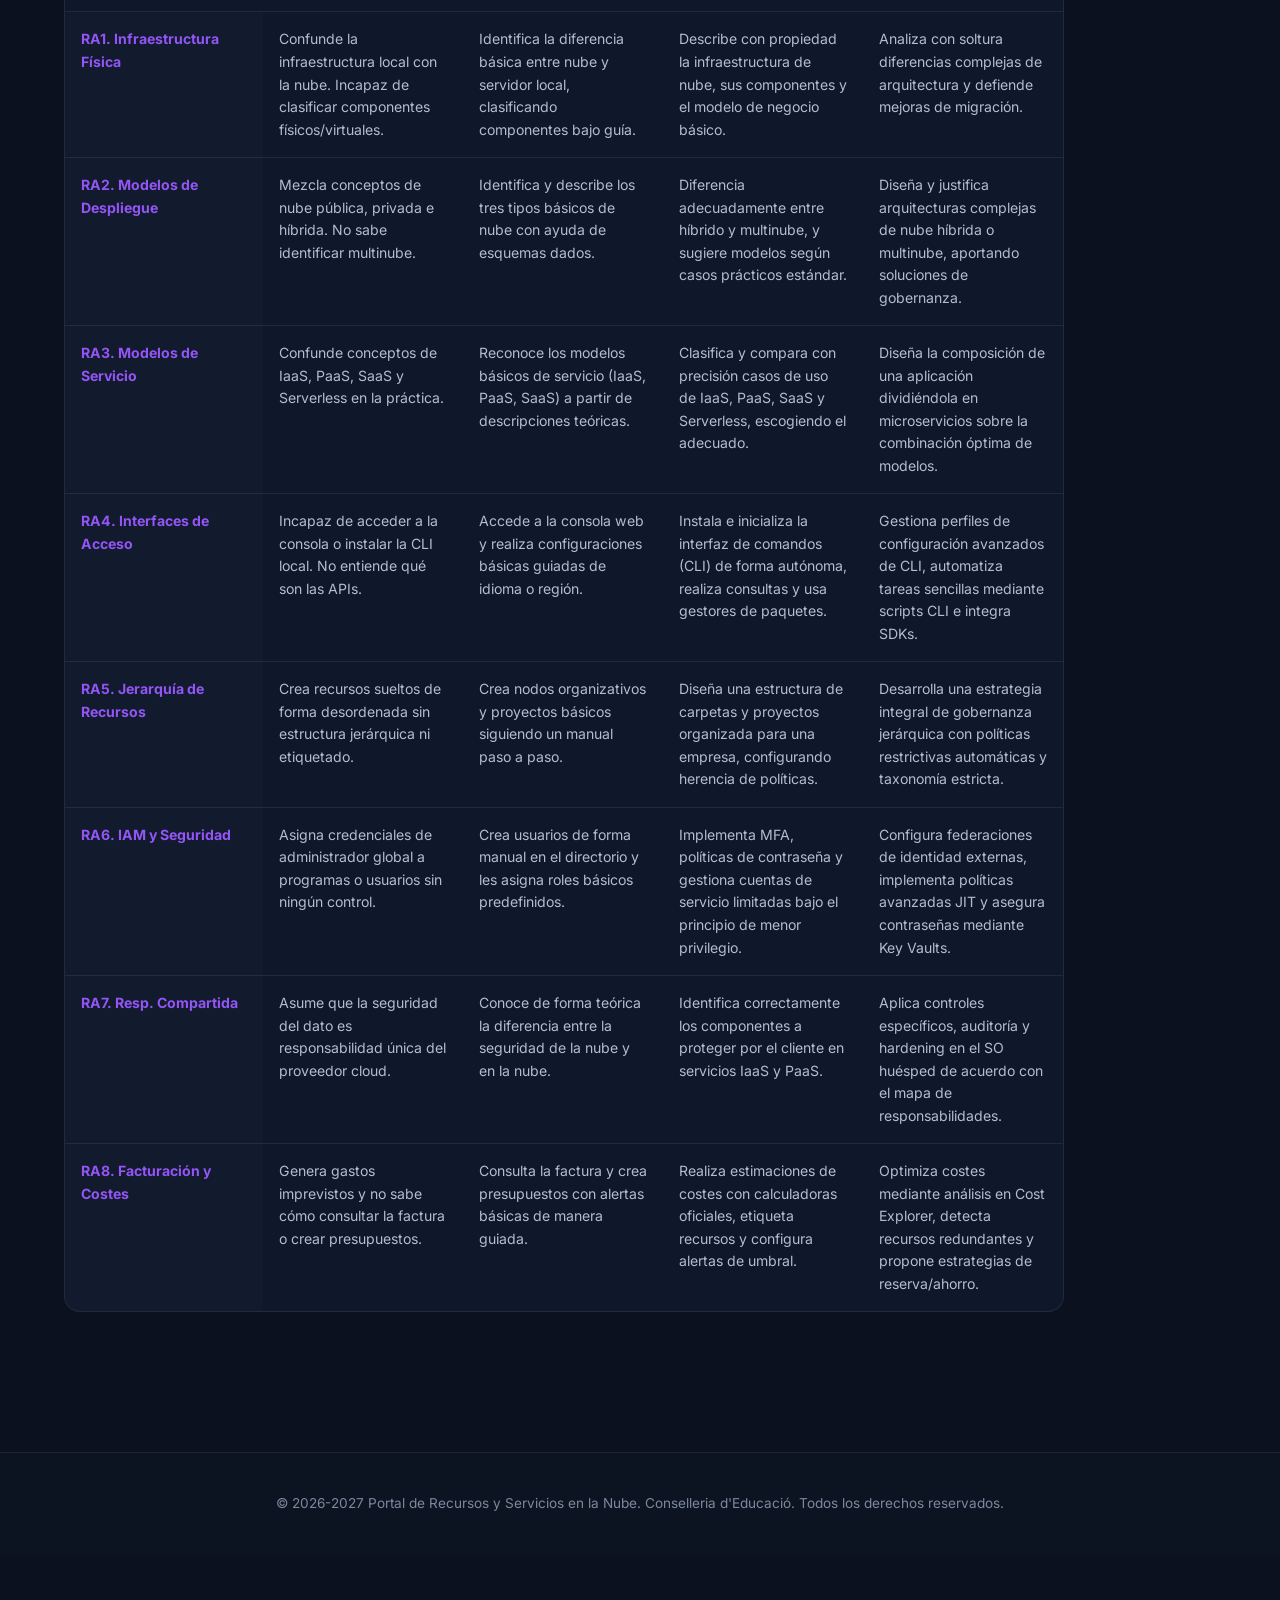
==== commit 16dcc2db: "Trasladar el RA9 (Cuotas y APIs) del modulo 5160 al modulo 5164 como RA5 en programacion y portales" ====
--- a/modulos/5160.html
+++ b/modulos/5160.html
@@ -20,6 +20,7 @@
             <div class="nav-links">
                 <a href="../index.html" class="nav-link">Inicio</a>
                 <a href="../index.html#modulos" class="nav-link">Módulos</a>
+                <a href="../leyes/index.html" class="nav-link">Normativa</a>
             </div>
         </div>
     </nav>
@@ -30,7 +31,7 @@
         <div class="module-code">Módulo Profesional 5160</div>
         <h1 class="module-header-title">Fundamentos y configuración inicial de servicios en la nube</h1>
         <div class="badge-group">
-            <span class="badge badge-primary">Duración: 130 horas</span>
+            <span class="badge badge-primary">Duración: 120 horas*</span>
             <span class="badge badge-primary">Créditos: 8 ECTS</span>
             <span class="badge">Especialidad: Sistemas y Aplicaciones Informáticas</span>
         </div>
@@ -44,6 +45,7 @@
             <section style="margin-bottom: 40px;">
                 <h2 style="font-size: 1.8rem; margin-bottom: 16px; font-family: var(--font-header);">Guía Didáctica</h2>
                 <p style="color: var(--text-secondary); margin-bottom: 24px;">Este módulo introduce los conceptos clave del Cloud Computing, estableciendo la diferencia entre servicios tradicionales localizados (on-premise) y soluciones flexibles en la nube. Abarca modelos de despliegue y de servicio, gobernanza inicial mediante consolas y líneas de comando (CLIs), jerarquías de recursos, controles de acceso IAM basados en mínimo privilegio, y monitorización de costes y cuotas de uso.</p>
+                <p style="font-size: 0.85rem; color: var(--text-muted); font-style: italic; margin-top: -12px; margin-bottom: 24px;">* Nota: Carga horaria adaptada en el IES Poeta Paco Mollá a 120 horas (4h/semana) frente a las 130 horas del currículo autonómico.</p>
             </section>
 
             <!-- Acordeones de RAs y CEs -->
@@ -218,26 +220,6 @@
                         </div>
                     </div>
 
-                    <!-- RA 9 -->
-                    <div class="ra-item">
-                        <button class="ra-trigger">
-                            <span class="ra-title"><strong>RA 9.</strong> Administra las cuotas de uso y activa las APIs necesarias</span>
-                            <span class="ra-icon">▼</span>
-                        </button>
-                        <div class="ra-content">
-                            <div class="ra-inner">
-                                <h4 class="ce-title">Criterios de Evaluación:</h4>
-                                <ul class="ce-list">
-                                    <li class="ce-item"><span class="ce-bullet">a)</span> Se han planificado las cuotas requeridas previas al despliegue.</li>
-                                    <li class="ce-item"><span class="ce-bullet">b)</span> Se han respetado los límites predeterminados por el fabricante.</li>
-                                    <li class="ce-item"><span class="ce-bullet">c)</span> Se han configurado límites específicos en las APIs consumidas.</li>
-                                    <li class="ce-item"><span class="ce-bullet">d)</span> Se han solicitado incrementos o liberaciones de cuota al proveedor.</li>
-                                    <li class="ce-item"><span class="ce-bullet">e)</span> Se han activado exclusivamente las APIs de servicio requeridas para ciberseguridad.</li>
-                                </ul>
-                            </div>
-                        </div>
-                    </div>
-
                 </div>
             </section>
 
@@ -313,13 +295,6 @@
                                 <td class="level-cell">Consulta la factura y crea presupuestos con alertas básicas de manera guiada.</td>
                                 <td class="level-cell">Realiza estimaciones de costes con calculadoras oficiales, etiqueta recursos y configura alertas de umbral.</td>
                                 <td class="level-cell">Optimiza costes mediante análisis en Cost Explorer, detecta recursos redundantes y propone estrategias de reserva/ahorro.</td>
-                            </tr>
-                            <tr>
-                                <td class="ra-cell">RA9. Cuotas y APIs</td>
-                                <td class="level-cell">Sufre errores de bloqueo por cuotas excedidas y es incapaz de activar las APIs correctas.</td>
-                                <td class="level-cell">Activa o desactiva APIs siguiendo instrucciones específicas de la práctica.</td>
-                                <td class="level-cell">Planifica y solicita incrementos de cuotas con antelación y restringe APIs innecesarias para reducir superficie de ataque.</td>
-                                <td class="level-cell">Automatiza la monitorización de límites de cuotas de las APIs y configura alertas proactivas ante la proximidad de límites.</td>
                             </tr>
                         </tbody>
                     </table>
--- a/styles.css
+++ b/styles.css
@@ -200,7 +200,7 @@
 /* Estadísticas rápidas */
 .stats-grid {
     display: grid;
-    grid-template-columns: repeat(4, 1fr);
+    grid-template-columns: repeat(auto-fit, minmax(200px, 1fr));
     gap: 20px;
     margin: 40px 0 80px 0;
 }
